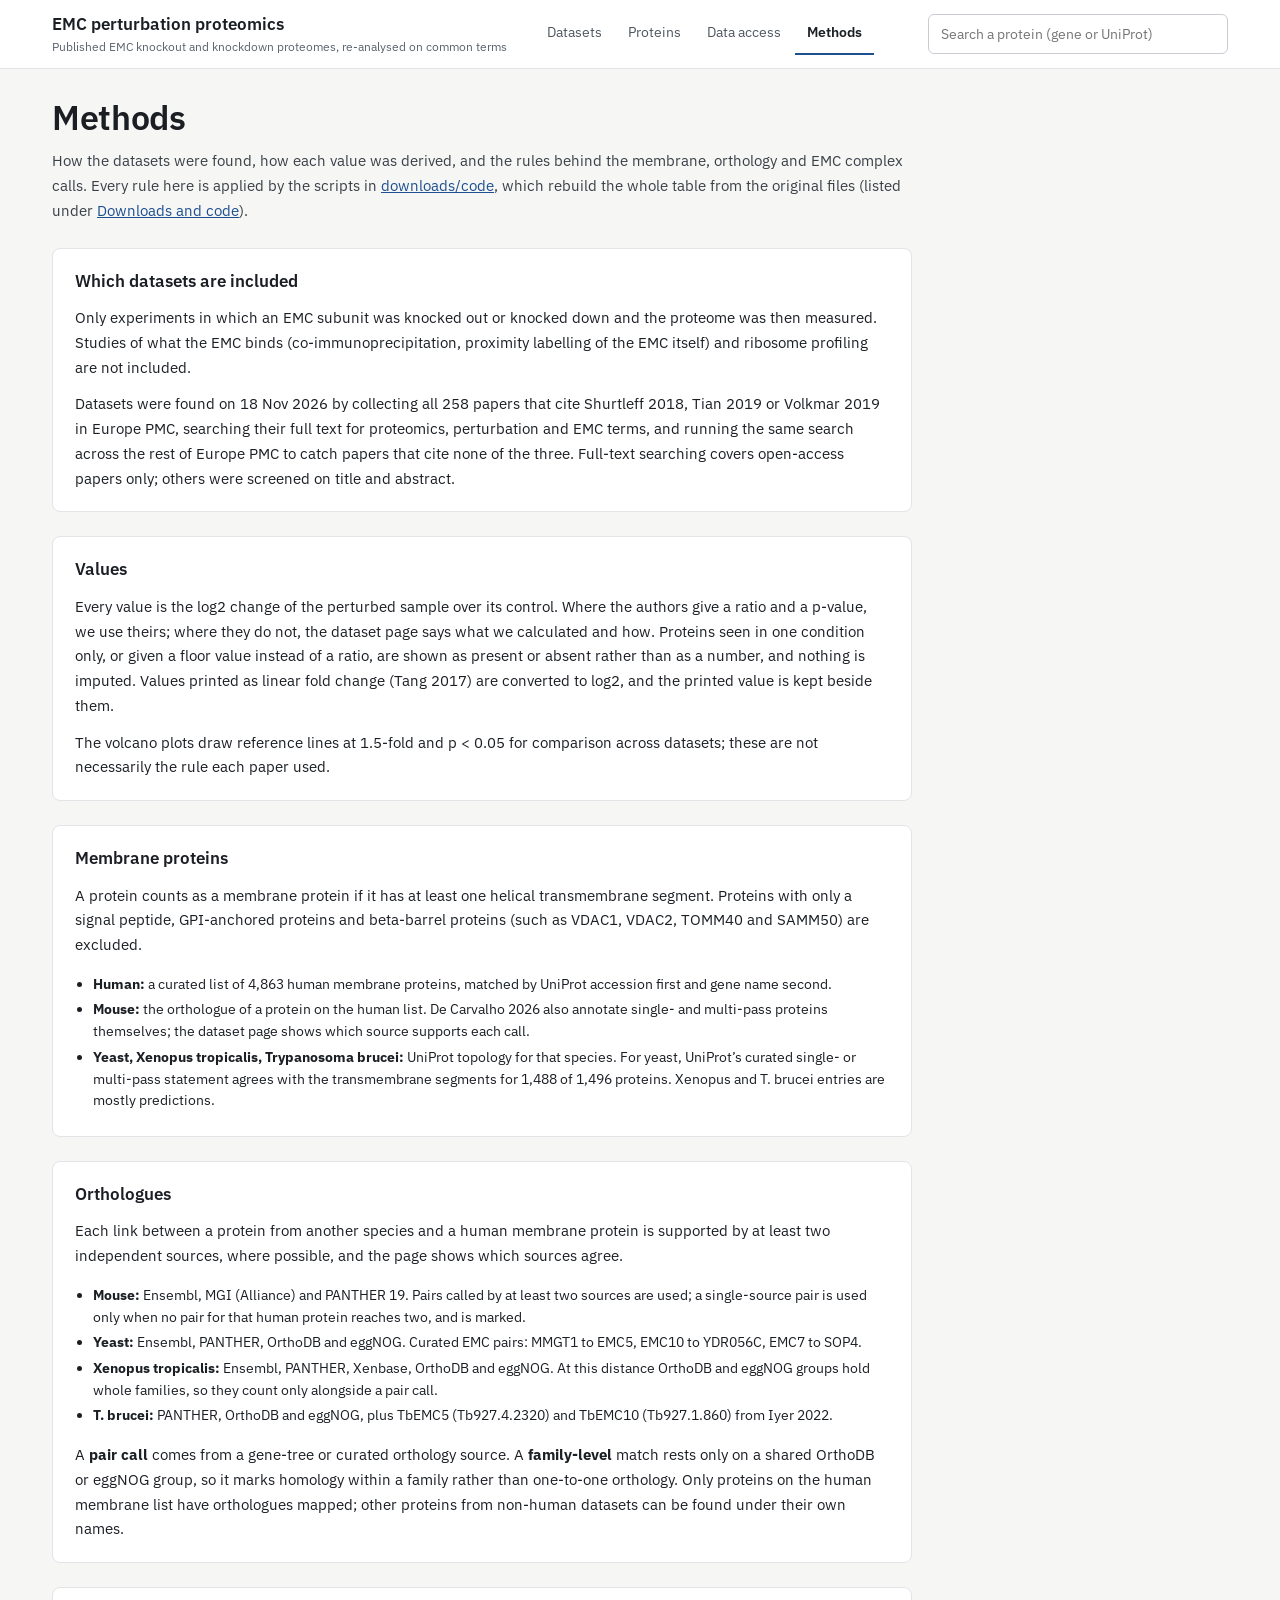
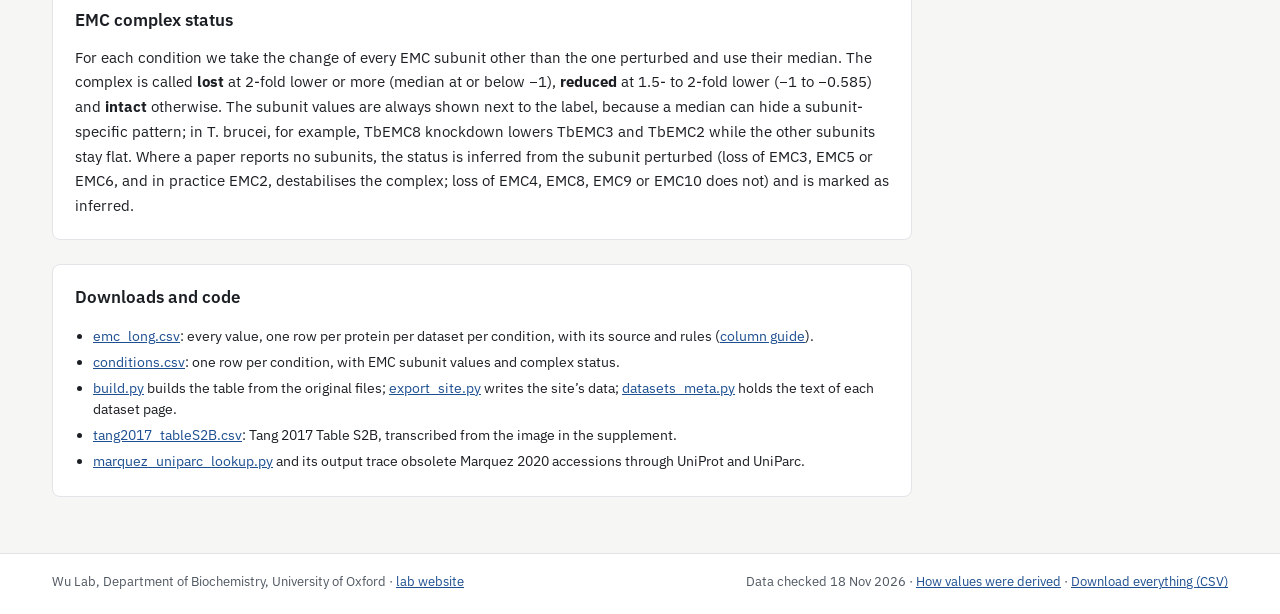
==== methods.html @ a03cd82e "First version of the EMC atlas" ====
<!doctype html>
<html lang="en">
<head>
<meta charset="utf-8">
<meta name="viewport" content="width=device-width, initial-scale=1">
<title>EMC perturbation proteomics: methods</title>
<link rel="preconnect" href="https://fonts.googleapis.com">
<link href="https://fonts.googleapis.com/css2?family=IBM+Plex+Mono:wght@400;500&family=IBM+Plex+Sans:wght@400;500;600&display=swap" rel="stylesheet">
<link rel="stylesheet" href="assets/style.css">
<link rel="icon" href="data:,">
<style>.prose{max-width:860px;display:flex;flex-direction:column;gap:12px}.prose p,.prose li{font-size:15px;line-height:1.65}</style>
</head>
<body>
<main><div class="wrap">
  <section class="prose">
    <h1>Methods</h1>
    <p class="lead">How the datasets were found, how each value was derived, and the rules behind the membrane, orthology and EMC complex calls. Every rule here is applied by the scripts in <a href="downloads/code/">downloads/code</a>, which rebuild the whole table from the original files (listed under <a href="#code">Downloads and code</a>).</p>
  </section>

  <section class="card pad prose">
    <h2>Which datasets are included</h2>
    <p>Only experiments in which an EMC subunit was knocked out or knocked down and the proteome was then measured. Studies of what the EMC binds (co-immunoprecipitation, proximity labelling of the EMC itself) and ribosome profiling are not included.</p>
    <p>Datasets were found on 18 Nov 2026 by collecting all 258 papers that cite Shurtleff 2018, Tian 2019 or Volkmar 2019 in Europe PMC, searching their full text for proteomics, perturbation and EMC terms, and running the same search across the rest of Europe PMC to catch papers that cite none of the three. Full-text searching covers open-access papers only; others were screened on title and abstract.</p>
  </section>

  <section class="card pad prose">
    <h2>Values</h2>
    <p>Every value is the log2 change of the perturbed sample over its control. Where the authors give a ratio and a p-value, we use theirs; where they do not, the dataset page says what we calculated and how. Proteins seen in one condition only, or given a floor value instead of a ratio, are shown as present or absent rather than as a number, and nothing is imputed. Values printed as linear fold change (Tang 2017) are converted to log2, and the printed value is kept beside them.</p>
    <p>The volcano plots draw reference lines at 1.5-fold and p &lt; 0.05 for comparison across datasets; these are not necessarily the rule each paper used.</p>
  </section>

  <section class="card pad prose">
    <h2>Membrane proteins</h2>
    <p>A protein counts as a membrane protein if it has at least one helical transmembrane segment. Proteins with only a signal peptide, GPI-anchored proteins and beta-barrel proteins (such as VDAC1, VDAC2, TOMM40 and SAMM50) are excluded.</p>
    <ul class="plain">
      <li><b>Human:</b> a curated list of 4,863 human membrane proteins, matched by UniProt accession first and gene name second.</li>
      <li><b>Mouse:</b> the orthologue of a protein on the human list. De Carvalho 2026 also annotate single- and multi-pass proteins themselves; the dataset page shows which source supports each call.</li>
      <li><b>Yeast, Xenopus tropicalis, Trypanosoma brucei:</b> UniProt topology for that species. For yeast, UniProt’s curated single- or multi-pass statement agrees with the transmembrane segments for 1,488 of 1,496 proteins. Xenopus and T. brucei entries are mostly predictions.</li>
    </ul>
  </section>

  <section class="card pad prose">
    <h2>Orthologues</h2>
    <p>Each link between a protein from another species and a human membrane protein is supported by at least two independent sources, where possible, and the page shows which sources agree.</p>
    <ul class="plain">
      <li><b>Mouse:</b> Ensembl, MGI (Alliance) and PANTHER 19. Pairs called by at least two sources are used; a single-source pair is used only when no pair for that human protein reaches two, and is marked.</li>
      <li><b>Yeast:</b> Ensembl, PANTHER, OrthoDB and eggNOG. Curated EMC pairs: MMGT1 to EMC5, EMC10 to YDR056C, EMC7 to SOP4.</li>
      <li><b>Xenopus tropicalis:</b> Ensembl, PANTHER, Xenbase, OrthoDB and eggNOG. At this distance OrthoDB and eggNOG groups hold whole families, so they count only alongside a pair call.</li>
      <li><b>T. brucei:</b> PANTHER, OrthoDB and eggNOG, plus TbEMC5 (Tb927.4.2320) and TbEMC10 (Tb927.1.860) from Iyer 2022.</li>
    </ul>
    <p>A <b>pair call</b> comes from a gene-tree or curated orthology source. A <b>family-level</b> match rests only on a shared OrthoDB or eggNOG group, so it marks homology within a family rather than one-to-one orthology. Only proteins on the human membrane list have orthologues mapped; other proteins from non-human datasets can be found under their own names.</p>
  </section>

  <section class="card pad prose">
    <h2>EMC complex status</h2>
    <p>For each condition we take the change of every EMC subunit other than the one perturbed and use their median. The complex is called <b>lost</b> at 2-fold lower or more (median at or below −1), <b>reduced</b> at 1.5- to 2-fold lower (−1 to −0.585) and <b>intact</b> otherwise. The subunit values are always shown next to the label, because a median can hide a subunit-specific pattern; in T. brucei, for example, TbEMC8 knockdown lowers TbEMC3 and TbEMC2 while the other subunits stay flat. Where a paper reports no subunits, the status is inferred from the subunit perturbed (loss of EMC3, EMC5 or EMC6, and in practice EMC2, destabilises the complex; loss of EMC4, EMC8, EMC9 or EMC10 does not) and is marked as inferred.</p>
  </section>

  <section class="card pad prose" id="code">
    <h2>Downloads and code</h2>
    <ul class="plain">
      <li><a href="downloads/emc_long.csv">emc_long.csv</a>: every value, one row per protein per dataset per condition, with its source and rules (<a href="downloads/README.md">column guide</a>).</li>
      <li><a href="downloads/conditions.csv">conditions.csv</a>: one row per condition, with EMC subunit values and complex status.</li>
      <li><a href="downloads/code/build.py">build.py</a> builds the table from the original files; <a href="downloads/code/export_site.py">export_site.py</a> writes the site’s data; <a href="downloads/code/datasets_meta.py">datasets_meta.py</a> holds the text of each dataset page.</li>
      <li><a href="downloads/code/tang2017_tableS2B.csv">tang2017_tableS2B.csv</a>: Tang 2017 Table S2B, transcribed from the image in the supplement.</li>
      <li><a href="downloads/code/marquez_uniparc_lookup.py">marquez_uniparc_lookup.py</a> and its output trace obsolete Marquez 2020 accessions through UniProt and UniParc.</li>
    </ul>
  </section>
</div></main>
<script src="assets/common.js"></script>
<script>EMC.header('methods.html');</script>
</body>
</html>
---- assets/style.css ----
:root{
  --ground:#f6f6f4; --surface:#ffffff; --ink:#1b1f24; --ink2:#3a4048; --muted:#4f5761; --faint:#5b636e;
  --line:#e2e4e8; --line2:#eceef1; --accent:#1d4f91; --accent-dark:#123766;
  --down:#2c6fb7; --up:#c2610f; --mem:#0f8a73; --mem-bg:#e3f1ee; --mem-ink:#0b5e4f;
  --lost:#1d4f91; --reduced-bg:#dce6f3; --chip:#eef0f3;
  --mono:'IBM Plex Mono',ui-monospace,monospace; --sans:'IBM Plex Sans',system-ui,sans-serif;
}
*{box-sizing:border-box}
body{margin:0;background:var(--ground);font-family:var(--sans);color:var(--ink);font-size:15px;line-height:1.5}
a{color:var(--accent)} a:hover{color:var(--accent-dark)}
.mono{font-family:var(--mono)}
.wrap{max-width:1240px;margin:0 auto;padding:0 32px}
@media (max-width:640px){.wrap{padding:0 16px}}

/* header */
header.site{background:var(--surface);border-bottom:1px solid var(--line)}
header.site .wrap{display:flex;flex-wrap:wrap;align-items:center;gap:12px 28px;padding-top:12px;padding-bottom:12px}
.brand{text-decoration:none;color:var(--ink);display:flex;flex-direction:column}
.brand b{font-size:17px;font-weight:600}
.brand span{font-size:12px;color:var(--faint)}
nav.main{display:flex;flex-wrap:wrap;gap:2px;flex:1 1 auto}
nav.main a{padding:10px 12px;font-size:14px;text-decoration:none;color:var(--muted);border-bottom:2px solid transparent}
nav.main a.on{color:var(--ink);font-weight:600;border-bottom-color:var(--accent)}
.hsearch{position:relative;width:300px;max-width:100%}

main{padding:28px 0 56px;min-height:calc(100vh - 190px)}
main .wrap{display:flex;flex-direction:column;gap:24px}
h1{margin:0;font-size:34px;font-weight:600;letter-spacing:-.01em;line-height:1.2}
h2{margin:0;font-size:17px;font-weight:600}
h3{margin:0;font-size:15px;font-weight:600}
p{margin:0}
.lead{font-size:16px;color:var(--ink2);max-width:860px;line-height:1.6}
.small{font-size:13px;color:var(--muted)}
.tiny{font-size:12px;color:var(--muted)}

.card{background:var(--surface);border:1px solid var(--line);border-radius:8px}
.card.pad{padding:20px 22px}
.card-head{padding:14px 20px;display:flex;flex-wrap:wrap;gap:12px 20px;align-items:center;justify-content:space-between;border-bottom:1px solid var(--line)}
.card-foot{padding:12px 20px;border-top:1px solid var(--line);font-size:12px;color:var(--muted);line-height:1.55}

.pill{display:inline-flex;align-items:center;font-size:12px;font-weight:500;padding:3px 10px;border-radius:999px;background:var(--chip);color:var(--ink2);white-space:nowrap}
.pill.mem{background:var(--mem-bg);color:var(--mem-ink)}
.pill.warn{background:#fbeee0;color:#8a4208}
.pill.ok{background:#e3f1ee;color:#0b5e4f}
.pills{display:flex;flex-wrap:wrap;gap:8px}

.badge{display:inline-block;font-size:12px;font-weight:600;padding:3px 8px;border-radius:4px;white-space:nowrap}
.badge.lost{background:var(--lost);color:#fff}
.badge.reduced{background:var(--reduced-bg);color:var(--accent-dark)}
.badge.intact{background:var(--chip);color:var(--ink2)}
.badge.nm{font-weight:500;border:1px solid #c9cdd3;color:var(--muted);background:#fff}
.badge.inferred{font-weight:500;border:1px dashed #8b929c;color:var(--ink2);background:#fff}

/* strips */
.strip{display:flex;gap:2px}
.sq{width:20px;height:20px;display:inline-flex;align-items:center;justify-content:center;font-size:10px;font-family:var(--mono);border-radius:3px}
.sq.pert{outline:2px solid var(--ink);outline-offset:1px}
.sq.na{background:#fff;border:1px dashed #b9bec6;color:var(--faint)}
.strip.big{display:grid;grid-template-columns:repeat(10,minmax(0,1fr));gap:3px}
.strip.big .cell{display:flex;flex-direction:column;align-items:center;gap:2px}
.strip.big .sq{width:100%;height:28px;font-size:9.5px;letter-spacing:-.03em}
.strip.big .lab{font-size:10px;color:var(--muted)}

/* buttons, inputs */
button,.btn{font:inherit;font-size:14px;min-height:40px;padding:0 14px;border-radius:6px;border:1px solid #c9cdd3;background:#fff;color:var(--ink);cursor:pointer;display:inline-flex;align-items:center;gap:6px;text-decoration:none}
button:hover,.btn:hover{border-color:#8b929c;color:var(--ink)}
.btn.primary{background:var(--accent);border-color:var(--accent);color:#fff}
.btn.primary:hover{background:var(--accent-dark);color:#fff}
.seg{display:inline-flex;border:1px solid #c9cdd3;border-radius:6px;overflow:hidden}
.seg button{border:0;border-radius:0;min-height:38px}
.seg button+button{border-left:1px solid #c9cdd3}
.seg button.on{background:var(--accent);color:#fff}
.chips{display:flex;flex-wrap:wrap;gap:8px}
.chips button{border-radius:999px}
.chips button.on{background:var(--accent);border-color:var(--accent);color:#fff}
input[type=search],input[type=text],select{font:inherit;font-size:14px;height:40px;padding:0 12px;border:1px solid #c9cdd3;border-radius:6px;background:#fff;color:var(--ink)}
input[type=search]{width:100%}
label.check{display:inline-flex;align-items:center;gap:8px;font-size:14px;cursor:pointer;min-height:40px}
label.check input{width:18px;height:18px;accent-color:var(--mem)}
.tabs{display:flex;flex-wrap:wrap;gap:2px}
.tabs button{border:0;border-bottom:2px solid transparent;border-radius:0;background:transparent;color:var(--muted)}
.tabs button.on{color:var(--ink);font-weight:600;border-bottom-color:var(--accent)}
.tabs button:disabled{opacity:.45;cursor:default}
.sr{position:absolute;left:-9999px}

/* tables */
.tbox{overflow-x:auto}
table.t{width:100%;border-collapse:collapse}
table.t th{font-size:12px;font-weight:600;color:var(--muted);text-transform:uppercase;letter-spacing:.04em;padding:10px 12px;text-align:left;border-bottom:1px solid #d9dce1;white-space:nowrap}
table.t th.sort{cursor:pointer}
table.t th.sort:hover{color:var(--ink)}
table.t td{font-size:14px;padding:10px 12px;border-bottom:1px solid var(--line2);vertical-align:top}
table.t td.num{text-align:right;font-family:var(--mono);font-size:13px;white-space:nowrap}
table.t th.num{text-align:right}
table.t tr:hover td{background:#fafafa}
.pager{display:flex;align-items:center;gap:10px;padding:12px 20px;font-size:13px;color:var(--muted);border-top:1px solid var(--line)}

/* suggestions */
.sugg{position:absolute;top:44px;left:0;right:0;background:#fff;border:1px solid #c9cdd3;border-radius:6px;box-shadow:0 6px 20px rgba(0,0,0,.08);z-index:20;max-height:360px;overflow:auto}
.sugg a{display:flex;justify-content:space-between;gap:12px;padding:9px 12px;text-decoration:none;color:var(--ink);font-size:14px;border-bottom:1px solid var(--line2)}
.sugg a:hover,.sugg a.hi{background:#f1f4f9}
.sugg .meta{font-size:12px;color:var(--muted);white-space:nowrap}

/* grids */
.kv{display:grid;grid-template-columns:repeat(2,minmax(0,1fr));gap:18px 28px}
.kv .full{grid-column:1/-1}
.kv .k{font-size:12px;color:var(--faint);text-transform:uppercase;letter-spacing:.04em;font-weight:600;margin-bottom:4px}
.kv .v{font-size:14px;line-height:1.55}
@media (max-width:640px){.kv{grid-template-columns:minmax(0,1fr)}}
.cols{display:flex;flex-wrap:wrap;gap:24px;align-items:flex-start}
.cols>.main{flex:999 1 560px;min-width:0}
.cols>.side{flex:1 1 320px;min-width:0;display:flex;flex-direction:column;gap:16px}
.grid2{display:grid;grid-template-columns:repeat(2,minmax(0,1fr));gap:16px}
@media (max-width:720px){.grid2{grid-template-columns:minmax(0,1fr)}}
ul.plain{margin:0;padding-left:18px}
ul.plain li{margin:4px 0;font-size:14px;line-height:1.55}

/* charts */
.chart{position:relative;width:100%;height:380px}
.chart canvas{position:absolute;inset:0;width:100%;height:100%}
.tip{position:absolute;pointer-events:none;background:#fff;border:1px solid #c9cdd3;border-radius:6px;padding:8px 10px;font-size:12px;line-height:1.45;box-shadow:0 4px 14px rgba(0,0,0,.08);z-index:5;white-space:nowrap;display:none}
.legend{display:flex;flex-wrap:wrap;gap:6px 18px;font-size:12px;color:var(--muted);align-items:center}
.legend i{display:inline-block;width:10px;height:10px;border-radius:50%;margin-right:6px;vertical-align:-1px}

/* protein dot axis */
.axis{position:relative;height:22px;min-width:220px}
.axis .zero{position:absolute;top:0;bottom:0;width:1px;background:#b9bec6}
.axis .rail{position:absolute;left:0;right:0;top:11px;height:1px;background:var(--line2)}
.axis .dot{position:absolute;top:5px;width:12px;height:12px;margin-left:-6px;border-radius:50%}
.axis .note{position:absolute;left:0;top:2px;font-size:12px;color:var(--faint)}

footer.site{border-top:1px solid var(--line);background:var(--surface);font-size:13px;color:var(--muted)}
footer.site .wrap{padding-top:18px;padding-bottom:22px;display:flex;flex-wrap:wrap;gap:8px 24px;justify-content:space-between}
.loading{padding:30px;color:var(--muted)}
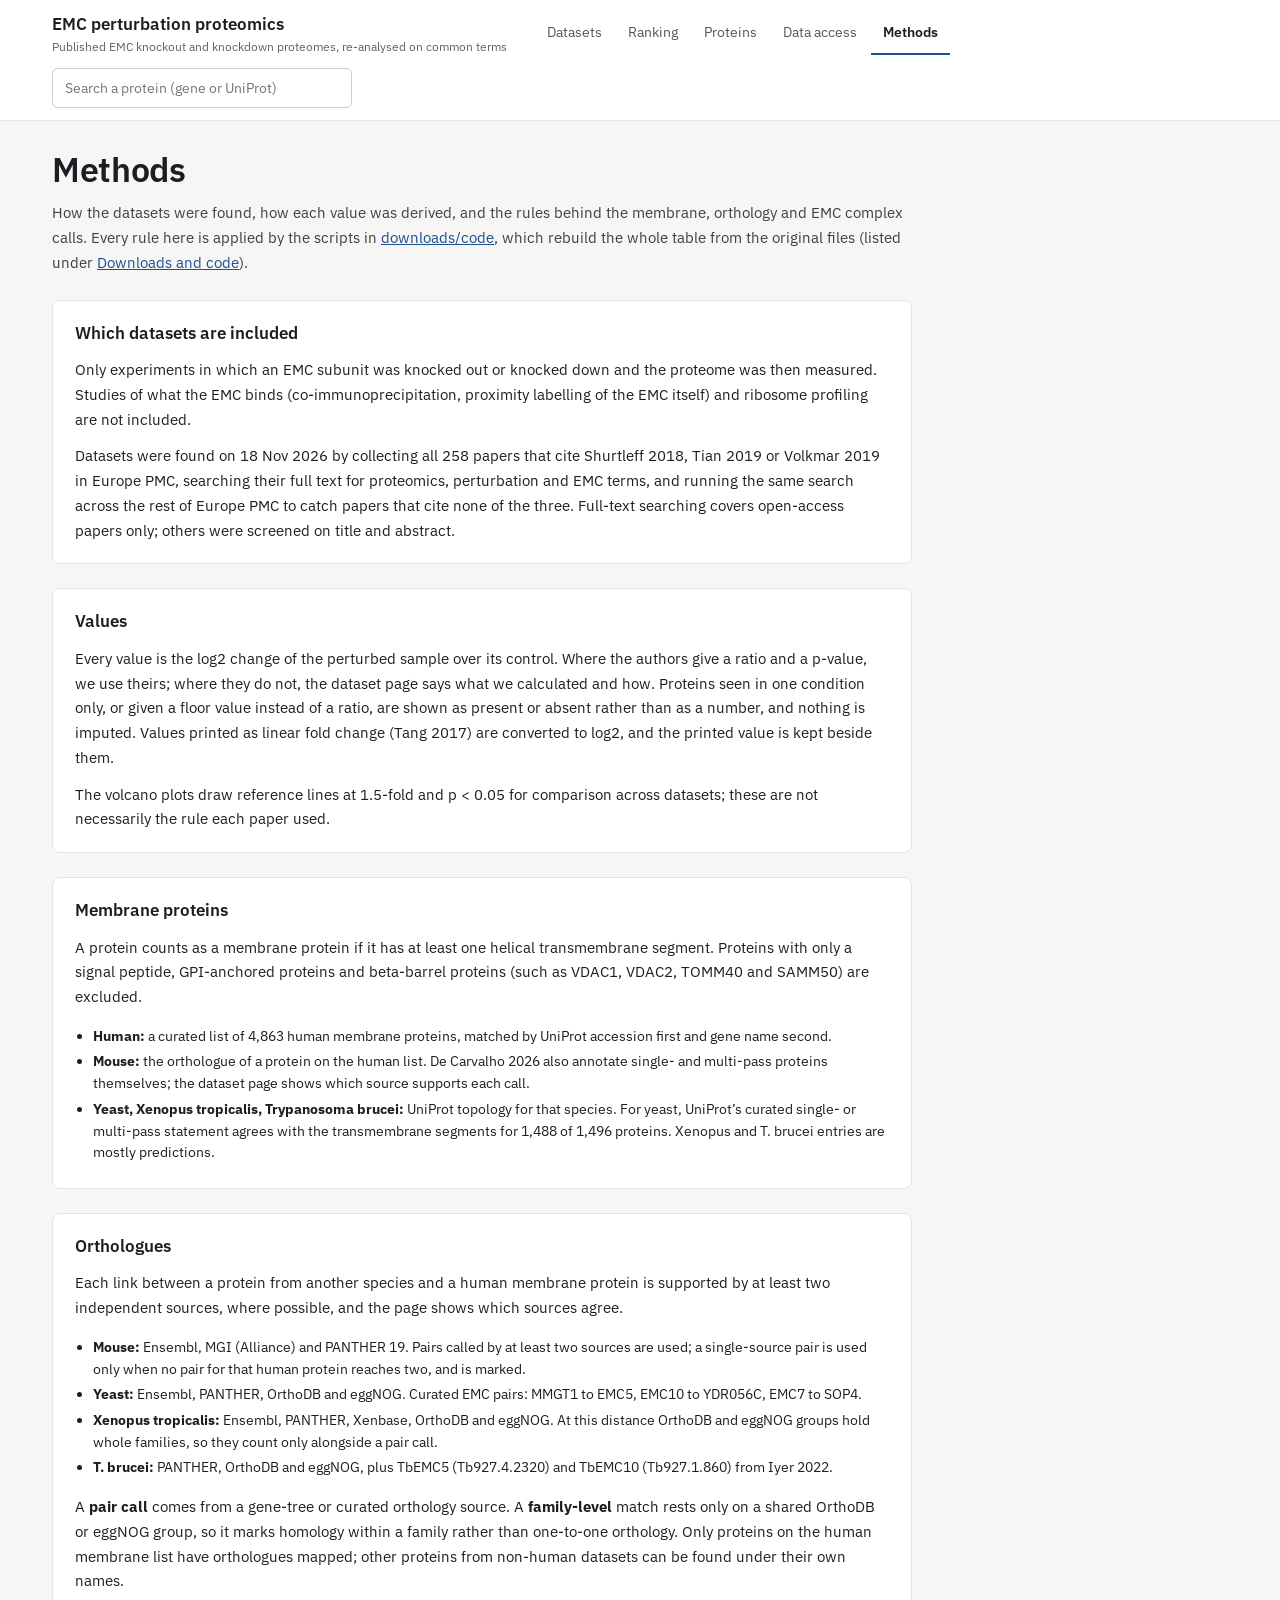
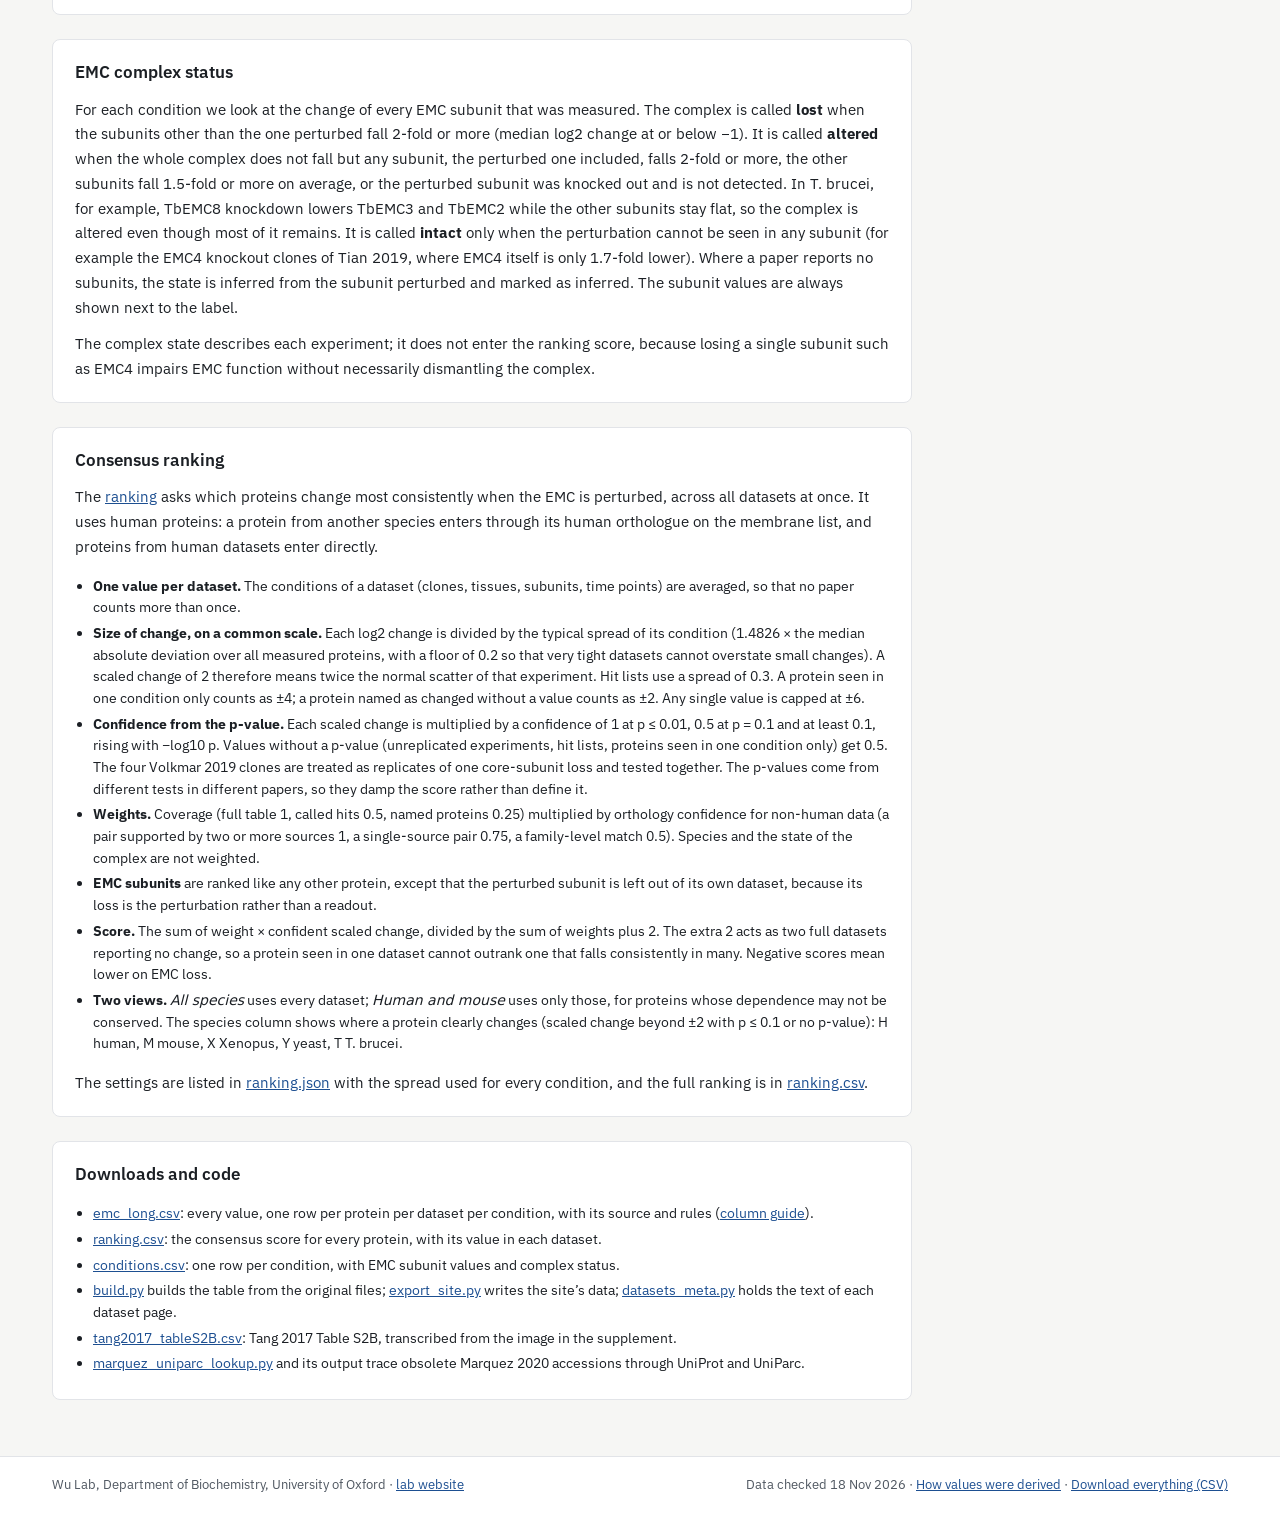
==== commit 6563b489: "Complex calls by any subunit; ranking without complex or species weights; two views" ====
--- a/methods.html
+++ b/methods.html
@@ -53,13 +53,30 @@
 
   <section class="card pad prose">
     <h2>EMC complex status</h2>
-    <p>For each condition we take the change of every EMC subunit other than the one perturbed and use their median. The complex is called <b>lost</b> at 2-fold lower or more (median at or below −1), <b>reduced</b> at 1.5- to 2-fold lower (−1 to −0.585) and <b>intact</b> otherwise. The subunit values are always shown next to the label, because a median can hide a subunit-specific pattern; in T. brucei, for example, TbEMC8 knockdown lowers TbEMC3 and TbEMC2 while the other subunits stay flat. Where a paper reports no subunits, the status is inferred from the subunit perturbed (loss of EMC3, EMC5 or EMC6, and in practice EMC2, destabilises the complex; loss of EMC4, EMC8, EMC9 or EMC10 does not) and is marked as inferred.</p>
+    <p>For each condition we look at the change of every EMC subunit that was measured. The complex is called <b>lost</b> when the subunits other than the one perturbed fall 2-fold or more (median log2 change at or below −1). It is called <b>altered</b> when the whole complex does not fall but any subunit, the perturbed one included, falls 2-fold or more, the other subunits fall 1.5-fold or more on average, or the perturbed subunit was knocked out and is not detected. In T. brucei, for example, TbEMC8 knockdown lowers TbEMC3 and TbEMC2 while the other subunits stay flat, so the complex is altered even though most of it remains. It is called <b>intact</b> only when the perturbation cannot be seen in any subunit (for example the EMC4 knockout clones of Tian 2019, where EMC4 itself is only 1.7-fold lower). Where a paper reports no subunits, the state is inferred from the subunit perturbed and marked as inferred. The subunit values are always shown next to the label.</p>
+    <p>The complex state describes each experiment; it does not enter the ranking score, because losing a single subunit such as EMC4 impairs EMC function without necessarily dismantling the complex.</p>
+  </section>
+
+  <section class="card pad prose" id="ranking">
+    <h2>Consensus ranking</h2>
+    <p>The <a href="ranking.html">ranking</a> asks which proteins change most consistently when the EMC is perturbed, across all datasets at once. It uses human proteins: a protein from another species enters through its human orthologue on the membrane list, and proteins from human datasets enter directly.</p>
+    <ul class="plain">
+      <li><b>One value per dataset.</b> The conditions of a dataset (clones, tissues, subunits, time points) are averaged, so that no paper counts more than once.</li>
+      <li><b>Size of change, on a common scale.</b> Each log2 change is divided by the typical spread of its condition (1.4826 × the median absolute deviation over all measured proteins, with a floor of 0.2 so that very tight datasets cannot overstate small changes). A scaled change of 2 therefore means twice the normal scatter of that experiment. Hit lists use a spread of 0.3. A protein seen in one condition only counts as ±4; a protein named as changed without a value counts as ±2. Any single value is capped at ±6.</li>
+      <li><b>Confidence from the p-value.</b> Each scaled change is multiplied by a confidence of 1 at p ≤ 0.01, 0.5 at p = 0.1 and at least 0.1, rising with −log10 p. Values without a p-value (unreplicated experiments, hit lists, proteins seen in one condition only) get 0.5. The four Volkmar 2019 clones are treated as replicates of one core-subunit loss and tested together. The p-values come from different tests in different papers, so they damp the score rather than define it.</li>
+      <li><b>Weights.</b> Coverage (full table 1, called hits 0.5, named proteins 0.25) multiplied by orthology confidence for non-human data (a pair supported by two or more sources 1, a single-source pair 0.75, a family-level match 0.5). Species and the state of the complex are not weighted.</li>
+      <li><b>EMC subunits</b> are ranked like any other protein, except that the perturbed subunit is left out of its own dataset, because its loss is the perturbation rather than a readout.</li>
+      <li><b>Score.</b> The sum of weight × confident scaled change, divided by the sum of weights plus 2. The extra 2 acts as two full datasets reporting no change, so a protein seen in one dataset cannot outrank one that falls consistently in many. Negative scores mean lower on EMC loss.</li>
+      <li><b>Two views.</b> <i>All species</i> uses every dataset; <i>Human and mouse</i> uses only those, for proteins whose dependence may not be conserved. The species column shows where a protein clearly changes (scaled change beyond ±2 with p ≤ 0.1 or no p-value): H human, M mouse, X Xenopus, Y yeast, T T. brucei.</li>
+    </ul>
+    <p>The settings are listed in <a href="data/ranking.json">ranking.json</a> with the spread used for every condition, and the full ranking is in <a href="downloads/ranking.csv">ranking.csv</a>.</p>
   </section>
 
   <section class="card pad prose" id="code">
     <h2>Downloads and code</h2>
     <ul class="plain">
       <li><a href="downloads/emc_long.csv">emc_long.csv</a>: every value, one row per protein per dataset per condition, with its source and rules (<a href="downloads/README.md">column guide</a>).</li>
+      <li><a href="downloads/ranking.csv">ranking.csv</a>: the consensus score for every protein, with its value in each dataset.</li>
       <li><a href="downloads/conditions.csv">conditions.csv</a>: one row per condition, with EMC subunit values and complex status.</li>
       <li><a href="downloads/code/build.py">build.py</a> builds the table from the original files; <a href="downloads/code/export_site.py">export_site.py</a> writes the site’s data; <a href="downloads/code/datasets_meta.py">datasets_meta.py</a> holds the text of each dataset page.</li>
       <li><a href="downloads/code/tang2017_tableS2B.csv">tang2017_tableS2B.csv</a>: Tang 2017 Table S2B, transcribed from the image in the supplement.</li>
--- a/assets/style.css
+++ b/assets/style.css
@@ -46,7 +46,7 @@
 
 .badge{display:inline-block;font-size:12px;font-weight:600;padding:3px 8px;border-radius:4px;white-space:nowrap}
 .badge.lost{background:var(--lost);color:#fff}
-.badge.reduced{background:var(--reduced-bg);color:var(--accent-dark)}
+.badge.altered{background:var(--reduced-bg);color:var(--accent-dark)}
 .badge.intact{background:var(--chip);color:var(--ink2)}
 .badge.nm{font-weight:500;border:1px solid #c9cdd3;color:var(--muted);background:#fff}
 .badge.inferred{font-weight:500;border:1px dashed #8b929c;color:var(--ink2);background:#fff}
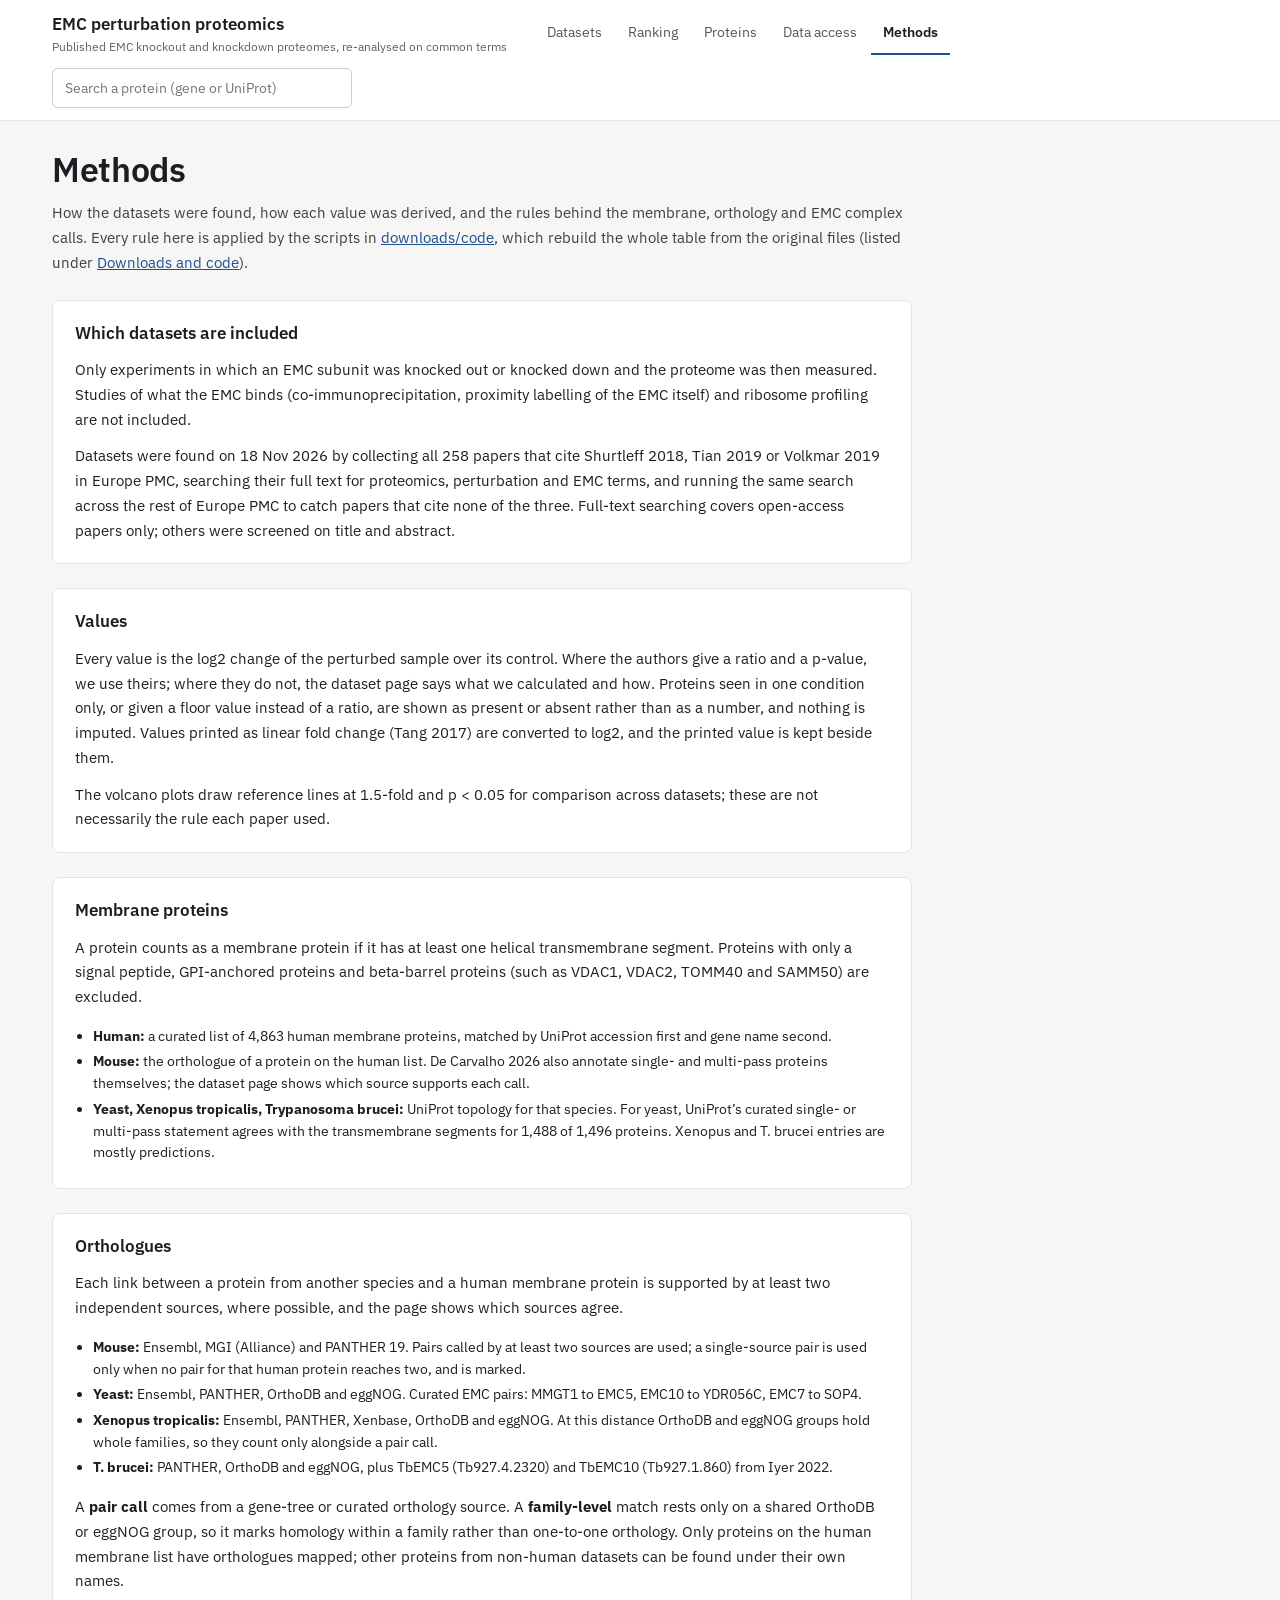
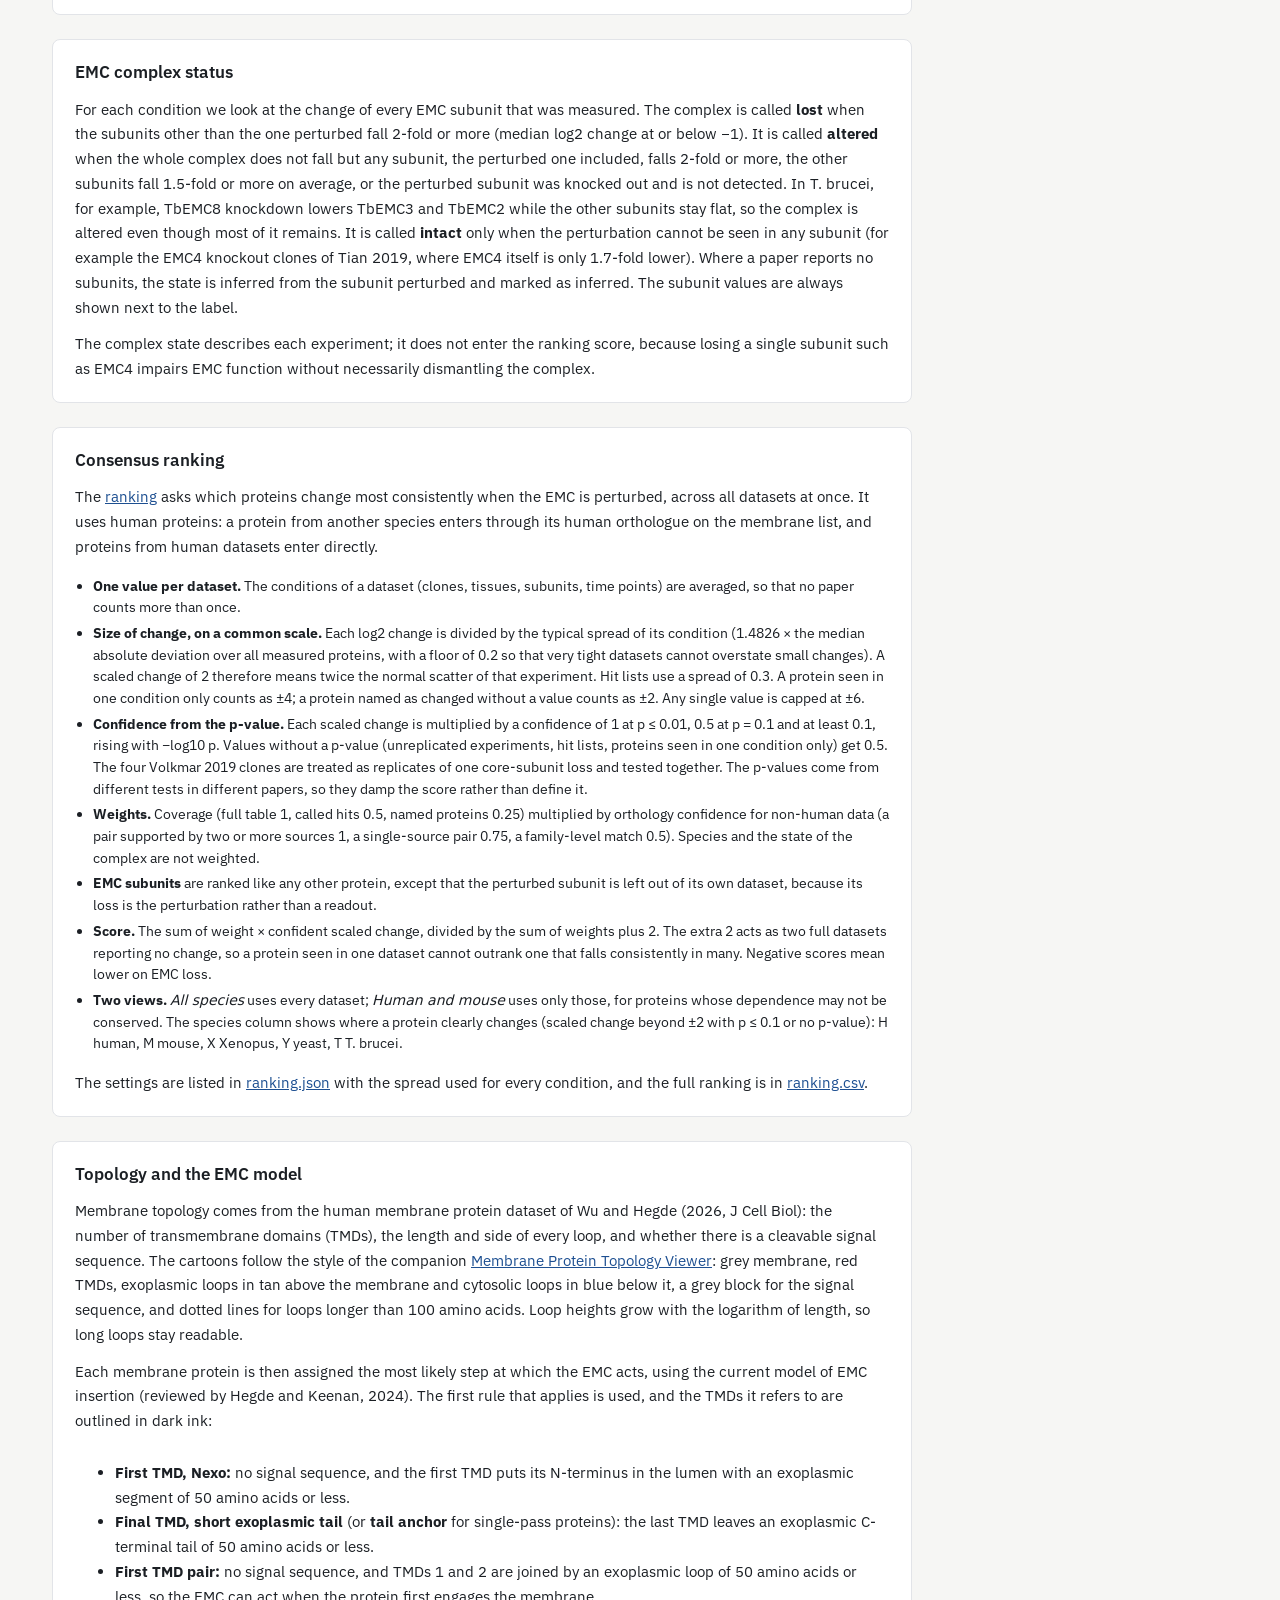
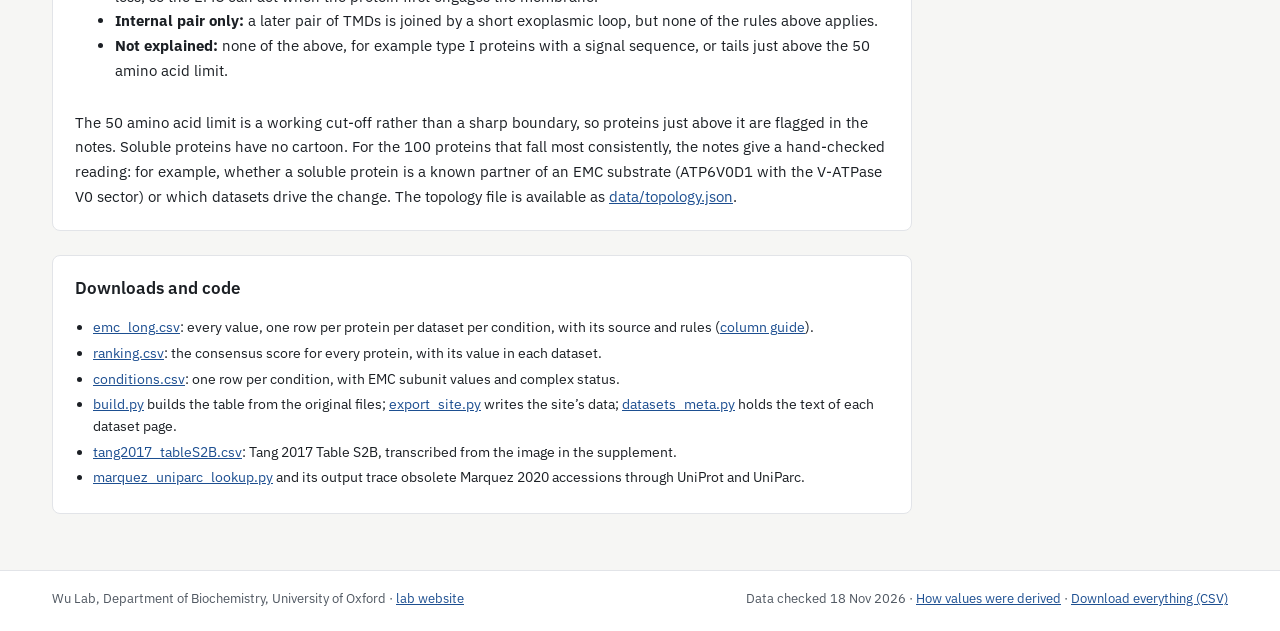
==== commit f1a0d3c0: "Topology cartoons and EMC model calls in the ranking and protein pages" ====
--- a/methods.html
+++ b/methods.html
@@ -72,6 +72,20 @@
     <p>The settings are listed in <a href="data/ranking.json">ranking.json</a> with the spread used for every condition, and the full ranking is in <a href="downloads/ranking.csv">ranking.csv</a>.</p>
   </section>
 
+  <section class="card pad prose" id="topology">
+    <h2>Topology and the EMC model</h2>
+    <p>Membrane topology comes from the human membrane protein dataset of Wu and Hegde (2026, J Cell Biol): the number of transmembrane domains (TMDs), the length and side of every loop, and whether there is a cleavable signal sequence. The cartoons follow the style of the companion <a href="https://topology.bioch.ox.ac.uk/">Membrane Protein Topology Viewer</a>: grey membrane, red TMDs, exoplasmic loops in tan above the membrane and cytosolic loops in blue below it, a grey block for the signal sequence, and dotted lines for loops longer than 100 amino acids. Loop heights grow with the logarithm of length, so long loops stay readable.</p>
+    <p>Each membrane protein is then assigned the most likely step at which the EMC acts, using the current model of EMC insertion (reviewed by Hegde and Keenan, 2024). The first rule that applies is used, and the TMDs it refers to are outlined in dark ink:</p>
+    <ul>
+      <li><b>First TMD, Nexo:</b> no signal sequence, and the first TMD puts its N-terminus in the lumen with an exoplasmic segment of 50 amino acids or less.</li>
+      <li><b>Final TMD, short exoplasmic tail</b> (or <b>tail anchor</b> for single-pass proteins): the last TMD leaves an exoplasmic C-terminal tail of 50 amino acids or less.</li>
+      <li><b>First TMD pair:</b> no signal sequence, and TMDs 1 and 2 are joined by an exoplasmic loop of 50 amino acids or less, so the EMC can act when the protein first engages the membrane.</li>
+      <li><b>Internal pair only:</b> a later pair of TMDs is joined by a short exoplasmic loop, but none of the rules above applies.</li>
+      <li><b>Not explained:</b> none of the above, for example type I proteins with a signal sequence, or tails just above the 50 amino acid limit.</li>
+    </ul>
+    <p>The 50 amino acid limit is a working cut-off rather than a sharp boundary, so proteins just above it are flagged in the notes. Soluble proteins have no cartoon. For the 100 proteins that fall most consistently, the notes give a hand-checked reading: for example, whether a soluble protein is a known partner of an EMC substrate (ATP6V0D1 with the V-ATPase V0 sector) or which datasets drive the change. The topology file is available as <a href="data/topology.json">data/topology.json</a>.</p>
+  </section>
+
   <section class="card pad prose" id="code">
     <h2>Downloads and code</h2>
     <ul class="plain">
--- a/assets/style.css
+++ b/assets/style.css
@@ -132,3 +132,15 @@
 footer.site{border-top:1px solid var(--line);background:var(--surface);font-size:13px;color:var(--muted)}
 footer.site .wrap{padding-top:18px;padding-bottom:22px;display:flex;flex-wrap:wrap;gap:8px 24px;justify-content:space-between}
 .loading{padding:30px;color:var(--muted)}
+
+/* topology */
+.topo{display:block}
+.mchip{display:inline-block;font-size:12px;padding:1px 8px;border-radius:10px;white-space:nowrap}
+.mchip.expl{background:#e3f1ee;color:#0b5e4f}
+.mchip.pair1{background:#e6eef8;color:#1d4f91}
+.mchip.pairs{background:#fdf0e3;color:#8a4a0b}
+.mchip.none{background:#fbe7e8;color:#8f2a30}
+.mchip.sol{background:var(--chip);color:var(--muted)}
+.mnote{font-size:12px;color:var(--faint);max-width:300px;margin-top:3px;line-height:1.35}
+.tlegend{display:flex;flex-wrap:wrap;gap:6px 16px;font-size:12.5px;color:var(--muted);align-items:center}
+.tlegend svg{vertical-align:middle}
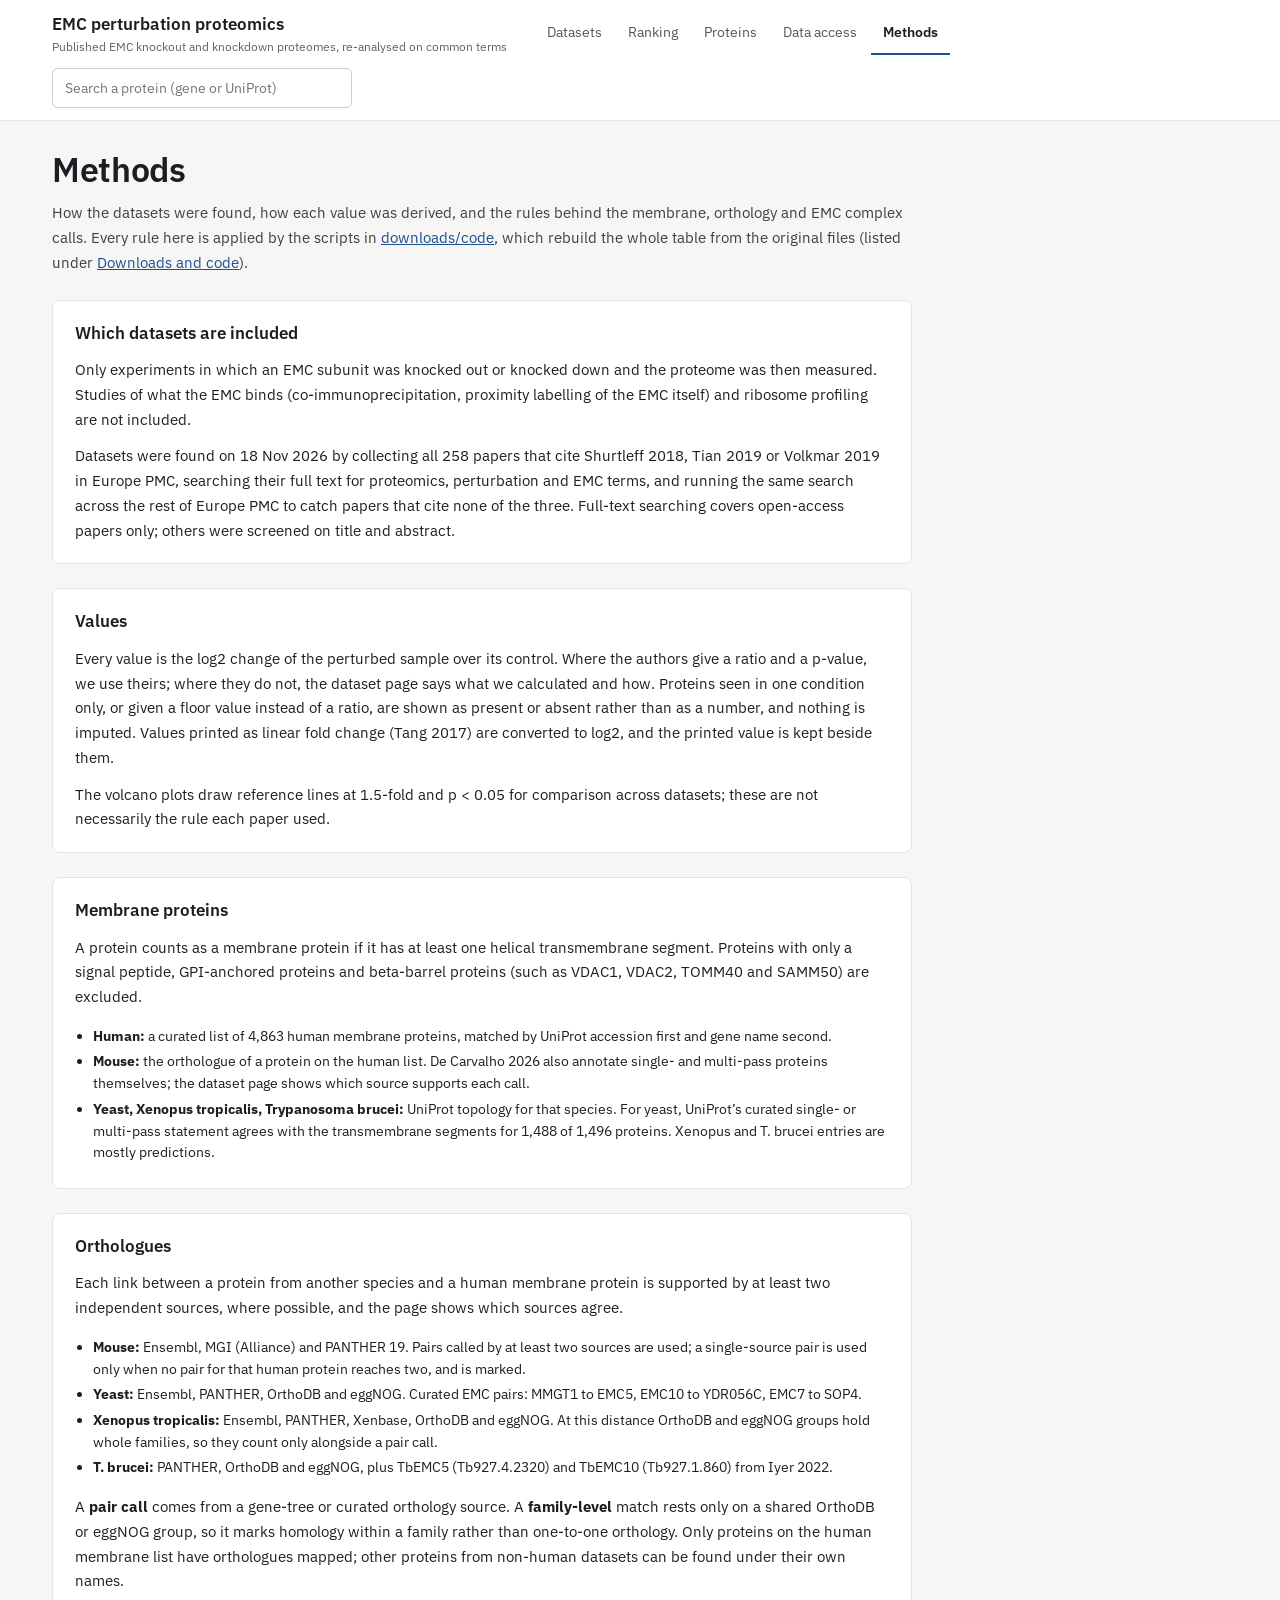
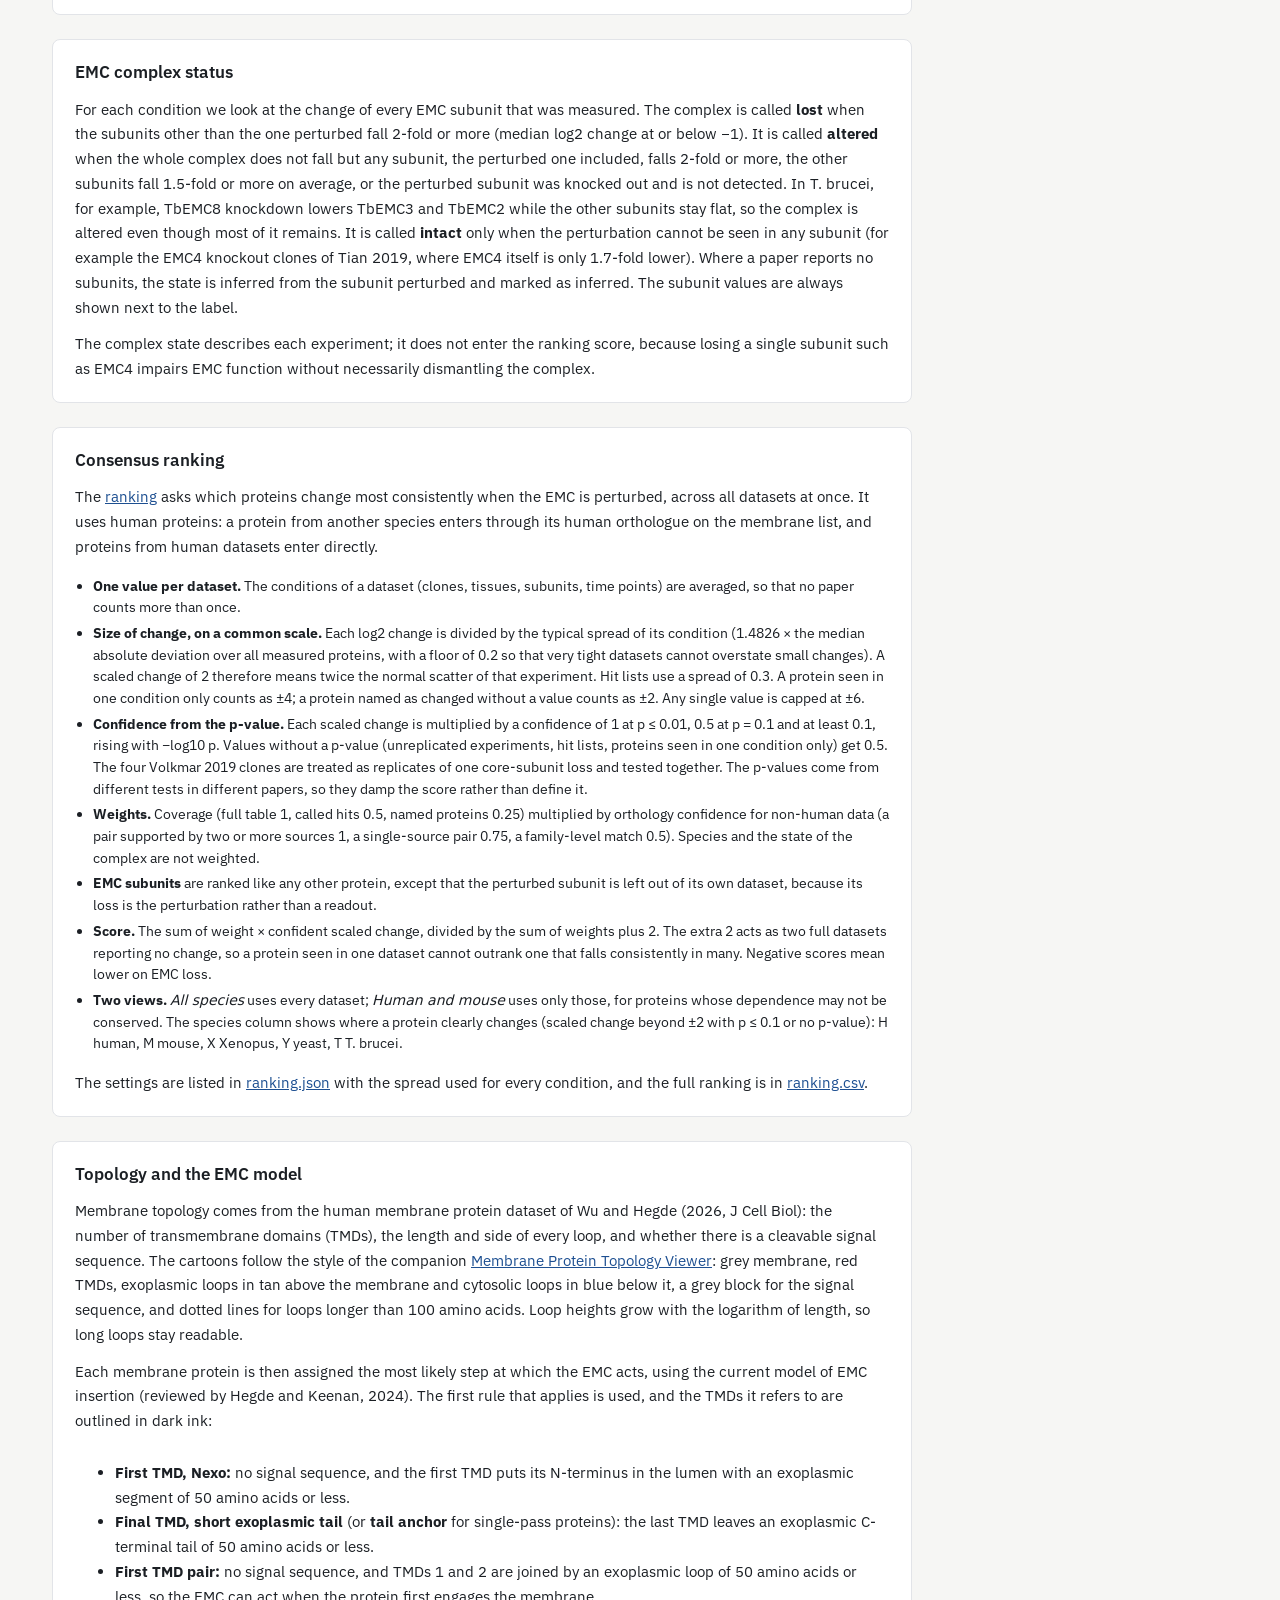
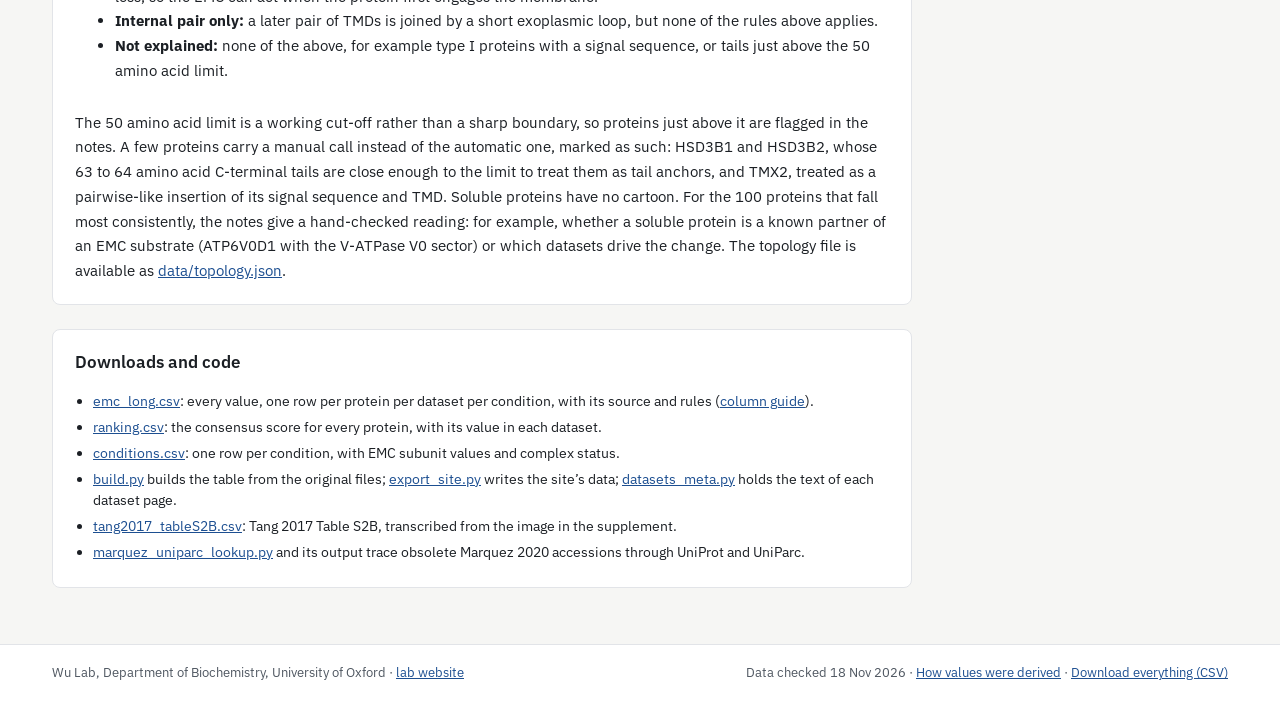
==== commit 0b9a03a3: "Manual EMC calls for TMX2 and HSD3B1/2; revised notes for CLCC1 and type I proteins" ====
--- a/methods.html
+++ b/methods.html
@@ -83,7 +83,7 @@
       <li><b>Internal pair only:</b> a later pair of TMDs is joined by a short exoplasmic loop, but none of the rules above applies.</li>
       <li><b>Not explained:</b> none of the above, for example type I proteins with a signal sequence, or tails just above the 50 amino acid limit.</li>
     </ul>
-    <p>The 50 amino acid limit is a working cut-off rather than a sharp boundary, so proteins just above it are flagged in the notes. Soluble proteins have no cartoon. For the 100 proteins that fall most consistently, the notes give a hand-checked reading: for example, whether a soluble protein is a known partner of an EMC substrate (ATP6V0D1 with the V-ATPase V0 sector) or which datasets drive the change. The topology file is available as <a href="data/topology.json">data/topology.json</a>.</p>
+    <p>The 50 amino acid limit is a working cut-off rather than a sharp boundary, so proteins just above it are flagged in the notes. A few proteins carry a manual call instead of the automatic one, marked as such: HSD3B1 and HSD3B2, whose 63 to 64 amino acid C-terminal tails are close enough to the limit to treat them as tail anchors, and TMX2, treated as a pairwise-like insertion of its signal sequence and TMD. Soluble proteins have no cartoon. For the 100 proteins that fall most consistently, the notes give a hand-checked reading: for example, whether a soluble protein is a known partner of an EMC substrate (ATP6V0D1 with the V-ATPase V0 sector) or which datasets drive the change. The topology file is available as <a href="data/topology.json">data/topology.json</a>.</p>
   </section>
 
   <section class="card pad prose" id="code">
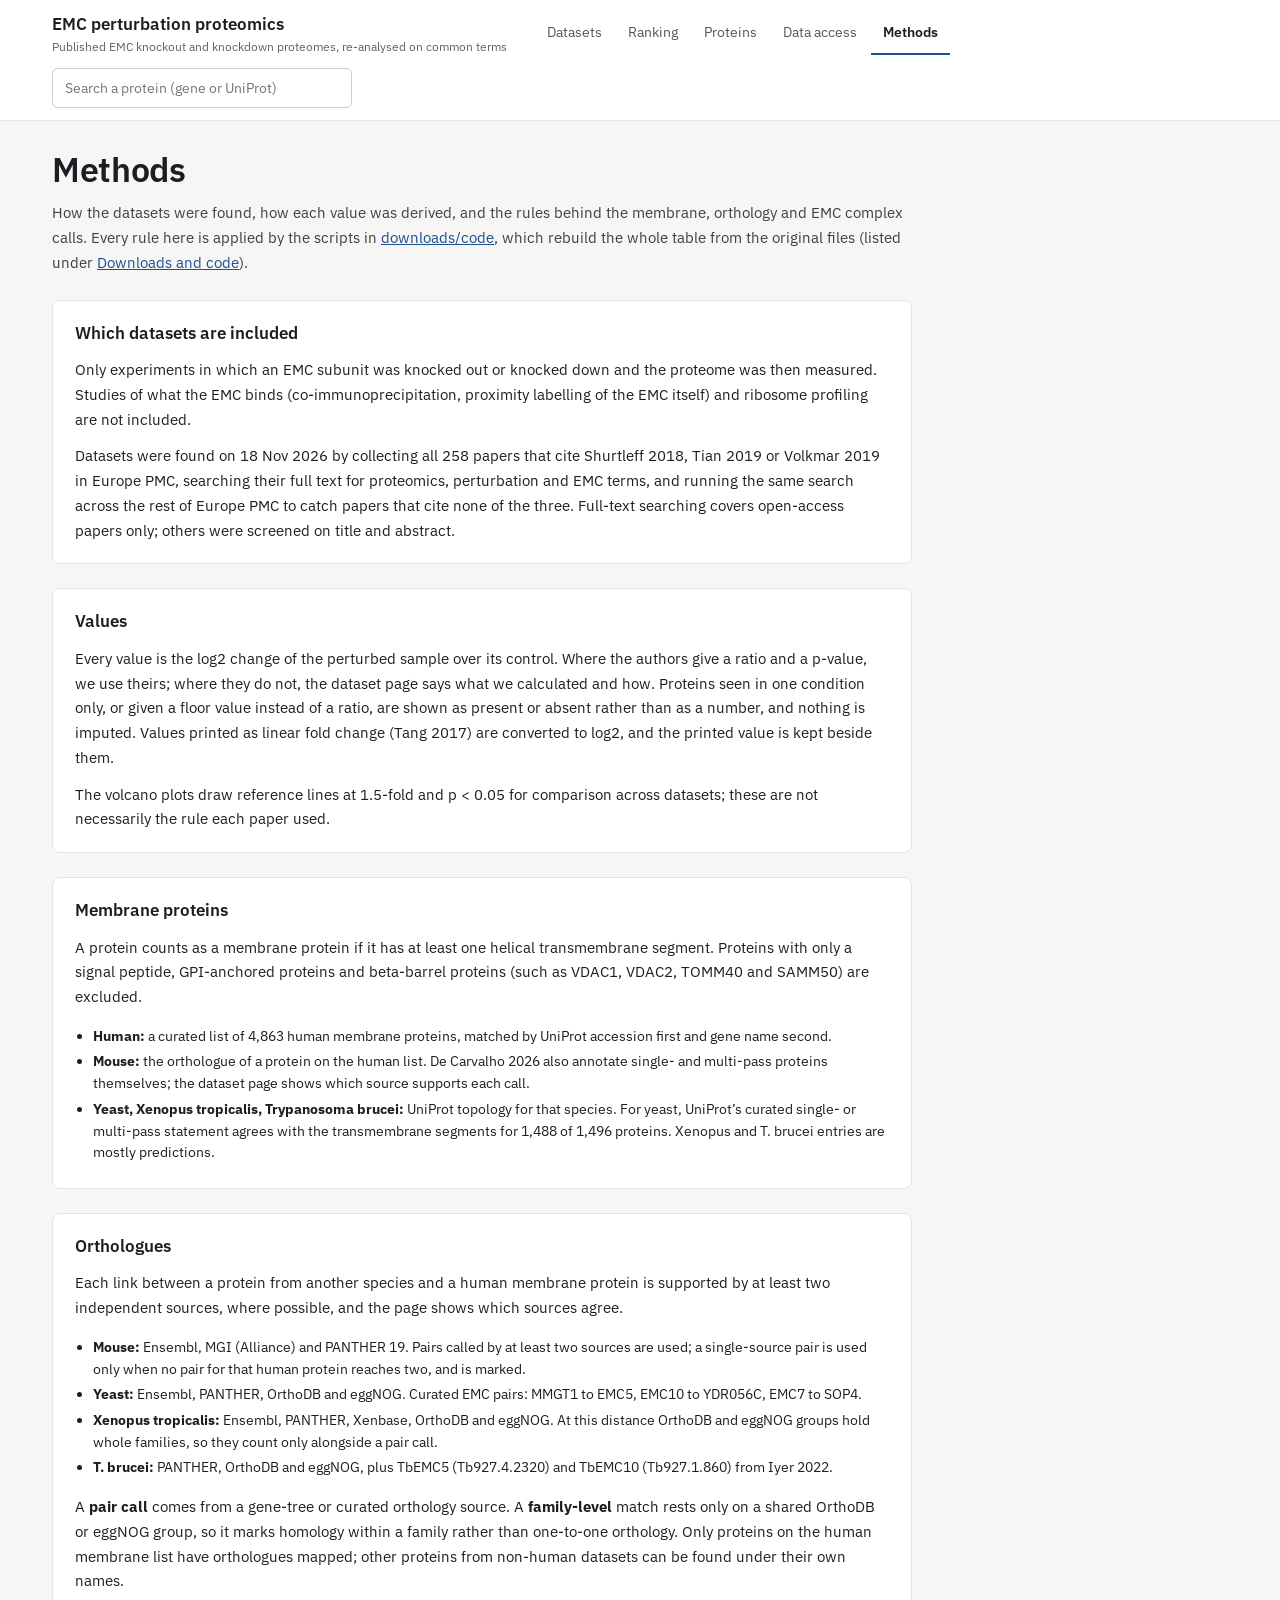
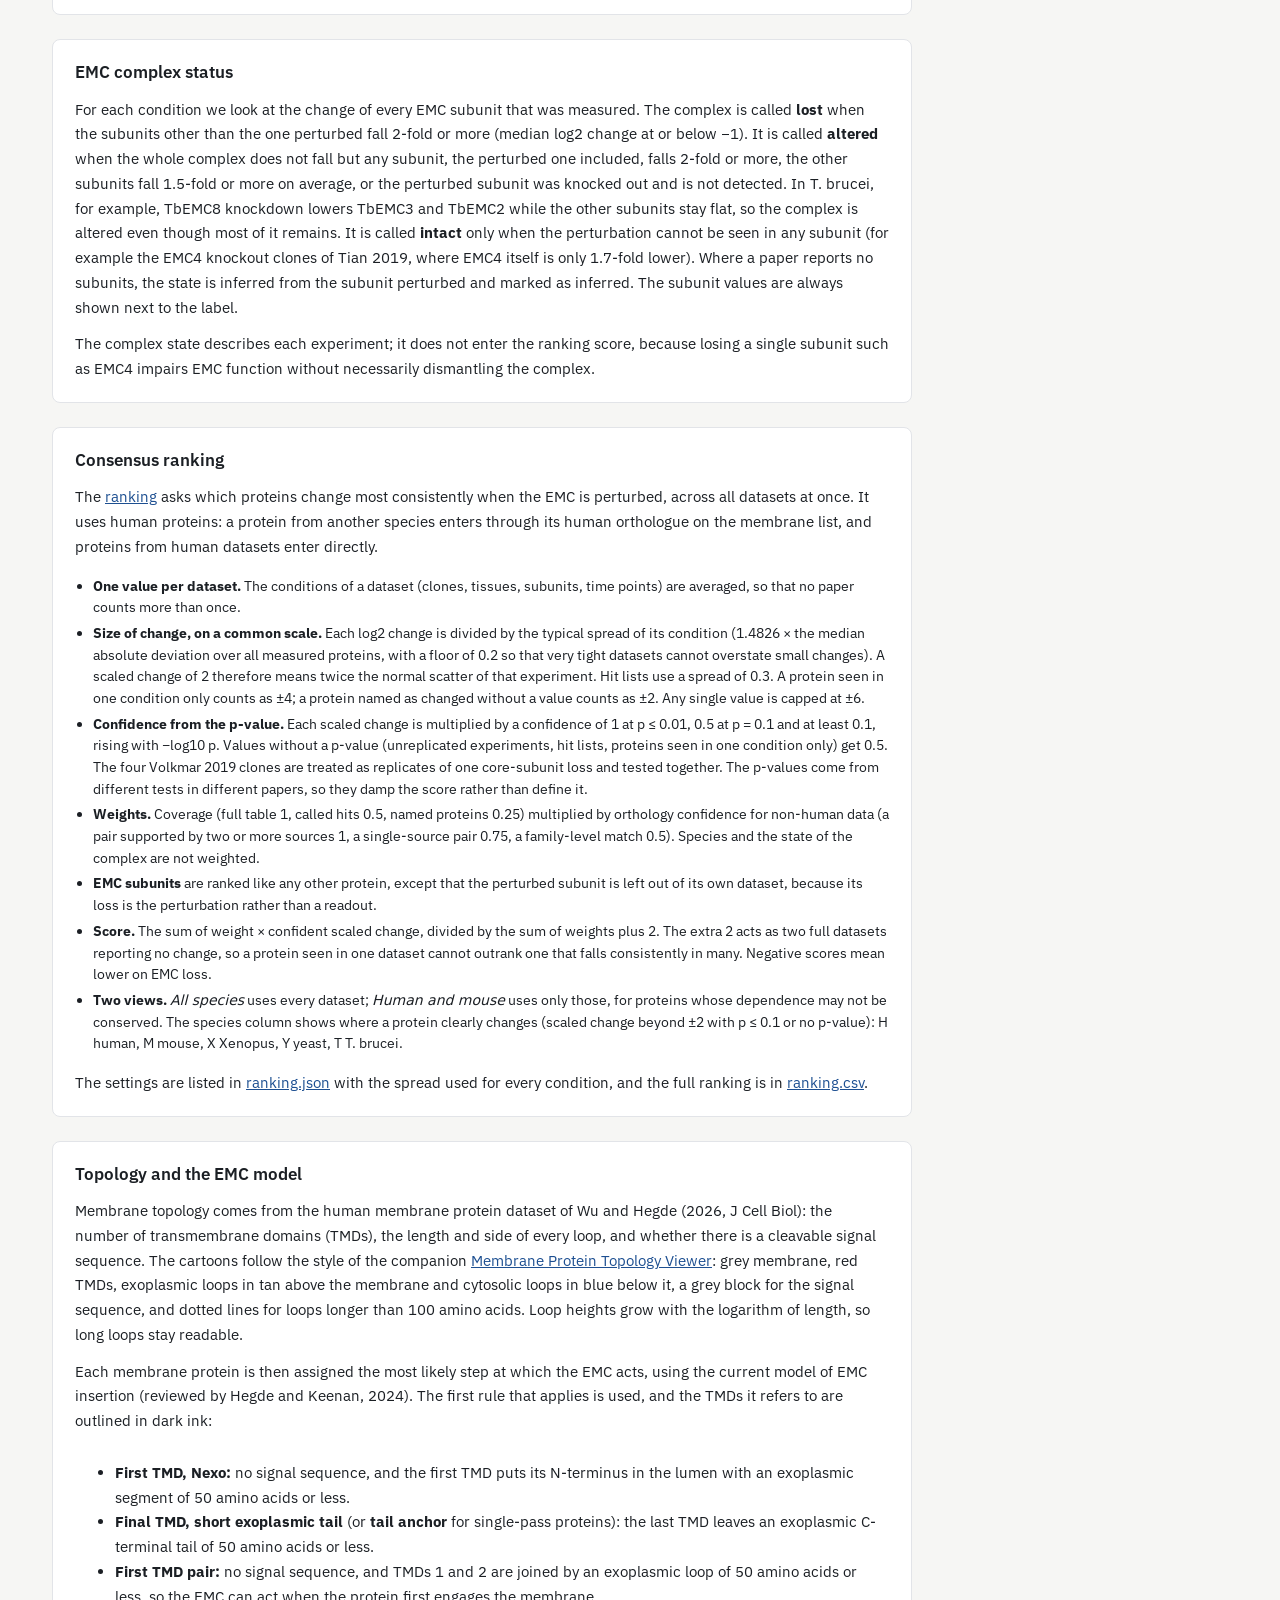
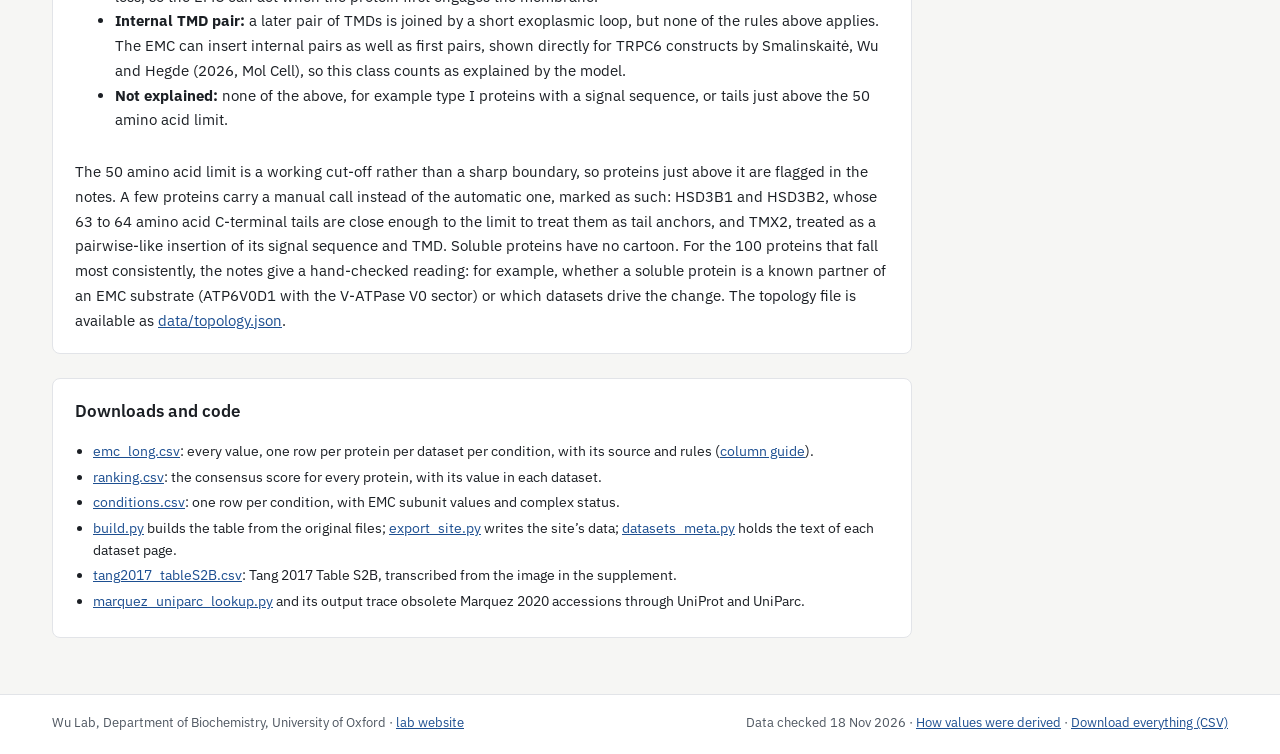
==== commit ee72dae5: "Count internal TMD pairs as explained by the EMC model" ====
--- a/methods.html
+++ b/methods.html
@@ -80,7 +80,7 @@
       <li><b>First TMD, Nexo:</b> no signal sequence, and the first TMD puts its N-terminus in the lumen with an exoplasmic segment of 50 amino acids or less.</li>
       <li><b>Final TMD, short exoplasmic tail</b> (or <b>tail anchor</b> for single-pass proteins): the last TMD leaves an exoplasmic C-terminal tail of 50 amino acids or less.</li>
       <li><b>First TMD pair:</b> no signal sequence, and TMDs 1 and 2 are joined by an exoplasmic loop of 50 amino acids or less, so the EMC can act when the protein first engages the membrane.</li>
-      <li><b>Internal pair only:</b> a later pair of TMDs is joined by a short exoplasmic loop, but none of the rules above applies.</li>
+      <li><b>Internal TMD pair:</b> a later pair of TMDs is joined by a short exoplasmic loop, but none of the rules above applies. The EMC can insert internal pairs as well as first pairs, shown directly for TRPC6 constructs by Smalinskait&#279;, Wu and Hegde (2026, Mol Cell), so this class counts as explained by the model.</li>
       <li><b>Not explained:</b> none of the above, for example type I proteins with a signal sequence, or tails just above the 50 amino acid limit.</li>
     </ul>
     <p>The 50 amino acid limit is a working cut-off rather than a sharp boundary, so proteins just above it are flagged in the notes. A few proteins carry a manual call instead of the automatic one, marked as such: HSD3B1 and HSD3B2, whose 63 to 64 amino acid C-terminal tails are close enough to the limit to treat them as tail anchors, and TMX2, treated as a pairwise-like insertion of its signal sequence and TMD. Soluble proteins have no cartoon. For the 100 proteins that fall most consistently, the notes give a hand-checked reading: for example, whether a soluble protein is a known partner of an EMC substrate (ATP6V0D1 with the V-ATPase V0 sector) or which datasets drive the change. The topology file is available as <a href="data/topology.json">data/topology.json</a>.</p>
